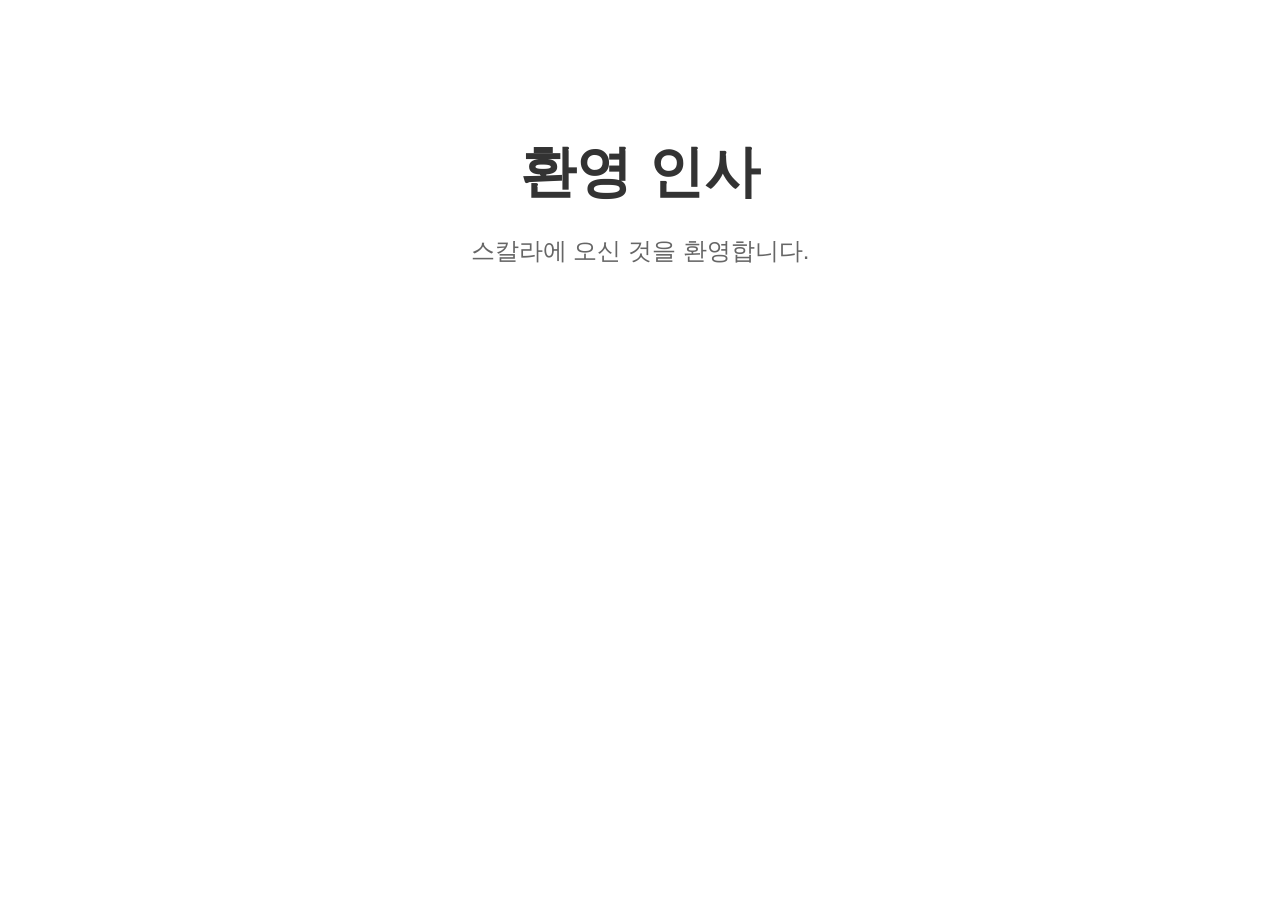
==== html/index.html @ f7babec2 "feat: 첫 번째 웹 페이지 프로젝트 구성 및 UI 셋업" ====
<!DOCTYPE html>
<html lang="ko">
<head>
    <meta charset="UTF-8">
    <meta name="viewport" content="width=device-width, initial-scale=1.0">
    <title>Welcome SKALA</title>
    <style>
        body {
            font-family: 'Apple SD Gothic Neo', 'Malgun Gothic', sans-serif;
            color: #333333;
            text-align: center;
            margin-top: 15vh;
        }
        
        h1 {
            font-size: 3.5rem;
            margin-bottom: 20px;
        }
        
        p {
            font-size: 1.5rem;
            color: #666666;
        }
    </style>
</head>
<body>
    <h1>환영 인사</h1>
    <p>스칼라에 오신 것을 환영합니다.</p>
</body>
</html>
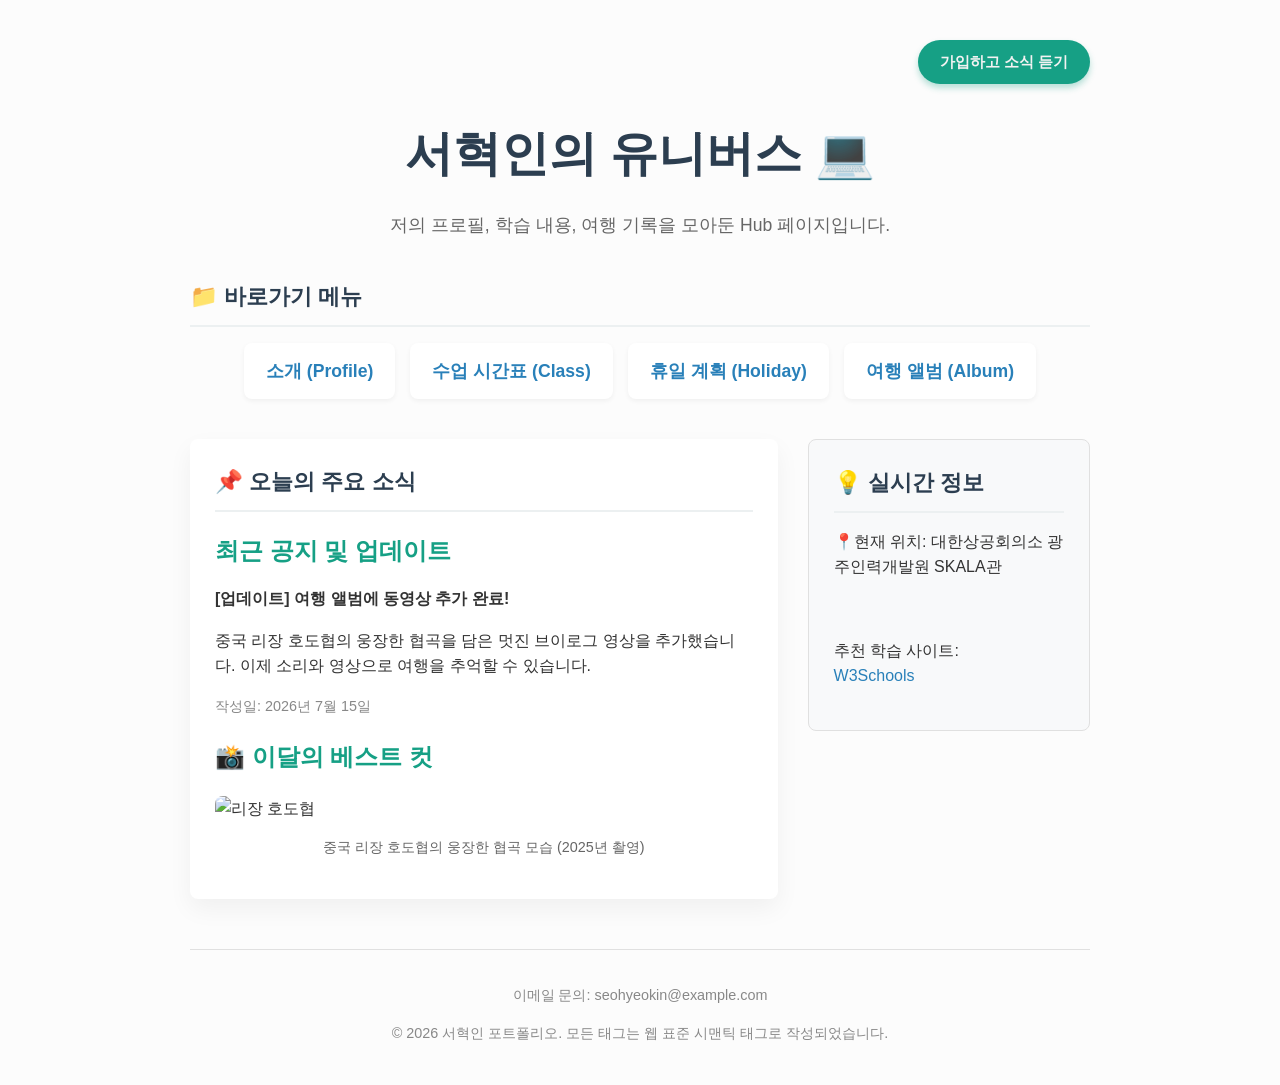
==== commit 19852981: "feat: 포털 메인 및 서브 페이지(소개, 시간표, 여행, 가입, 가입결과창) 전체 레이아웃 구축과 연동" ====
--- a/html/index.html
+++ b/html/index.html
@@ -3,28 +3,230 @@
 <head>
     <meta charset="UTF-8">
     <meta name="viewport" content="width=device-width, initial-scale=1.0">
-    <title>Welcome SKALA</title>
+    <title>Welcome SKALA Hub</title>
     <style>
+        /* =========================================
+        ✨ 상단 유틸리티 메뉴
+        ========================================= */
+        .top-util {
+            display: flex;
+            justify-content: flex-end;
+            margin-bottom: 20px;
+        }
+
+        .top-util a {
+            font-size: 0.95rem;
+            font-weight: bold;
+            color: #f2f2f2;
+            background-color: #16a085;
+            text-decoration: none;
+            padding: 10px 22px;
+            border-radius: 25px;
+            box-shadow: 0 4px 6px rgba(22, 160, 133, 0.3);
+            transition: all 0.3s ease;
+        }
+
+        .top-util a:hover {
+            background-color: #117a65; 
+            box-shadow: 0 6px 12px rgba(22, 160, 133, 0.4);
+            transform: translateY(-2px);
+        }
+        /* =========================================
+           1. 공통 톤앤매너 및 레이아웃 (기존 스타일 유지 + 확장)
+           ========================================= */
         body {
             font-family: 'Apple SD Gothic Neo', 'Malgun Gothic', sans-serif;
             color: #333333;
+            background-color: #fcfcfc;
+            max-width: 900px;
+            margin: 40px auto;
+            padding: 0 20px;
+            line-height: 1.6;
+        }
+
+        /* 메인 타이틀 영역 (기존 중앙 정렬 유지) */
+        header {
             text-align: center;
-            margin-top: 15vh;
-        }
-        
-        h1 {
-            font-size: 3.5rem;
-            margin-bottom: 20px;
-        }
-        
-        p {
+            margin-bottom: 40px;
+        }
+        
+        header h1 {
+            font-size: 3rem;
+            margin-bottom: 10px;
+            color: #2c3e50;
+        }
+        
+        header p {
+            font-size: 1.1rem;
+            color: #666666;
+        }
+
+        /* 섹션별 소제목 공통 스타일 */
+        h2 {
+            font-size: 1.4rem;
+            color: #2c3e50;
+            border-bottom: 2px solid #ecf0f1;
+            padding-bottom: 10px;
+            margin-bottom: 15px;
+            margin-top: 0;
+        }
+
+        /* =========================================
+           2. 내비게이션 영역 (<nav>)
+           ========================================= */
+        nav {
+            margin-bottom: 40px;
+        }
+
+        nav ul {
+            list-style: none;
+            padding: 0;
+            display: flex;
+            flex-wrap: wrap;
+            gap: 15px;
+            justify-content: center; /* 버튼들을 예쁘게 중앙 정렬 */
+        }
+
+        /* 기존에 만들었던 세련된 버튼 스타일 적용 */
+        nav a {
+            text-decoration: none;
+            color: #2980b9;
+            font-size: 1.1rem;
+            font-weight: bold;
+            padding: 12px 20px;
+            background-color: #ffffff;
+            border-radius: 8px;
+            border: 2px solid transparent;
+            box-shadow: 0 2px 5px rgba(0,0,0,0.05);
+            transition: all 0.3s ease;
+            display: inline-block;
+        }
+
+        nav a:hover {
+            background-color: #f0f8ff;
+            border: 2px solid #2980b9;
+            transform: translateY(-3px);
+        }
+
+        /* =========================================
+           3. 본문 및 사이드바 레이아웃 (Flexbox)
+           ========================================= */
+        .portal-container {
+            display: flex;
+            gap: 30px;
+            align-items: flex-start; /* 양쪽 높이가 달라도 위쪽으로 맞춤 */
+        }
+
+        /* 메인 콘텐츠 영역 (<main>) */
+        main {
+            flex: 7; /* 전체 폭의 70% 차지 */
+            background-color: #ffffff;
+            padding: 25px;
+            border-radius: 8px;
+            box-shadow: 0 10px 25px rgba(0,0,0,0.05);
+        }
+
+        main h3 {
             font-size: 1.5rem;
-            color: #666666;
+            color: #16a085;
+            margin-top: 20px;
+            margin-bottom: 10px;
+        }
+
+        main img {
+            width: 100%; /* 이미지가 박스를 뚫고 나가지 않게 조절 */
+            border-radius: 8px;
+            margin-top: 10px;
+        }
+
+        /* 부가 정보 사이드바 영역 (<aside>) */
+        aside {
+            flex: 3; /* 전체 폭의 30% 차지 */
+            background-color: #f8f9fa;
+            padding: 25px;
+            border-radius: 8px;
+            border: 1px solid #e0e0e0;
+        }
+
+        aside a {
+            color: #2980b9;
+            text-decoration: none;
+        }
+        
+        aside a:hover {
+            text-decoration: underline;
+        }
+
+        /* =========================================
+           4. 푸터 영역 (<footer>)
+           ========================================= */
+        footer {
+            margin-top: 50px;
+            padding-top: 20px;
+            border-top: 1px solid #e0e0e0;
+            text-align: center;
+            font-size: 0.9rem;
+            color: #888888;
         }
     </style>
 </head>
 <body>
-    <h1>환영 인사</h1>
-    <p>스칼라에 오신 것을 환영합니다.</p>
+    <div class="top-util">
+        <a href="signup.html">가입하고 소식 듣기</a>
+    </div>
+
+    <!-- 1. 헤더 (환영 인사) -->
+    <header>
+        <h1>서혁인의 유니버스 💻</h1>
+        <p>저의 프로필, 학습 내용, 여행 기록을 모아둔 Hub 페이지입니다.</p>
+    </header>
+
+    <!-- 2. 네비게이션 메뉴 (<nav>) -->
+    <nav>
+        <h2>📁 바로가기 메뉴</h2>
+        <ul>
+            <li><a href="myProfile.html">소개 (Profile)</a></li>
+            <li><a href="myClass.html">수업 시간표 (Class)</a></li>
+            <li><a href="myHoliday.html">휴일 계획 (Holiday)</a></li>
+            <li><a href="myTrip.html">여행 앨범 (Album)</a></li>
+        </ul>
+    </nav>
+
+    <!-- 3. 포털 컨텐츠 컨테이너 (Flexbox 적용) -->
+    <div class="portal-container">
+        
+        <!-- 메인 컨텐츠 영역 (<main>) -->
+        <main>
+            <h2>📌 오늘의 주요 소식</h2>
+            
+            <h3>최근 공지 및 업데이트</h3>
+            <p><strong>[업데이트] 여행 앨범에 동영상 추가 완료!</strong></p>
+            <p>중국 리장 호도협의 웅장한 협곡을 담은 멋진 브이로그 영상을 추가했습니다. 이제 소리와 영상으로 여행을 추억할 수 있습니다.</p>
+            <p style="color: #888; font-size: 0.9em;">작성일: 2026년 7월 15일</p>
+
+            <h3>📸 이달의 베스트 컷</h3>
+            <!-- 이전에 구조를 잡았던 에셋 폴더의 상대 경로 적용 -->
+            <img src="../media/lijiang.jpg" alt="리장 호도협">
+            <p style="text-align: center; font-size: 0.9em; color: #666;">중국 리장 호도협의 웅장한 협곡 모습 (2025년 촬영)</p>
+        </main>
+
+        <!-- 사이드바 영역 (<aside>) -->
+        <aside>
+            <h2>💡 실시간 정보</h2>
+            <p>📍현재 위치: 대한상공회의소 광주인력개발원 SKALA관</p>
+            <br>
+            <p>추천 학습 사이트:<br>
+                <a href="https://www.w3schools.com" target="_blank">W3Schools</a>
+            </p>
+        </aside>
+
+    </div>
+
+    <!-- 4. 꼬리말 (<footer>) -->
+    <footer>
+        <p>이메일 문의: seohyeokin@example.com</p>
+        <p>&copy; 2026 서혁인 포트폴리오. 모든 태그는 웹 표준 시맨틱 태그로 작성되었습니다.</p>
+    </footer>
+
 </body>
 </html>
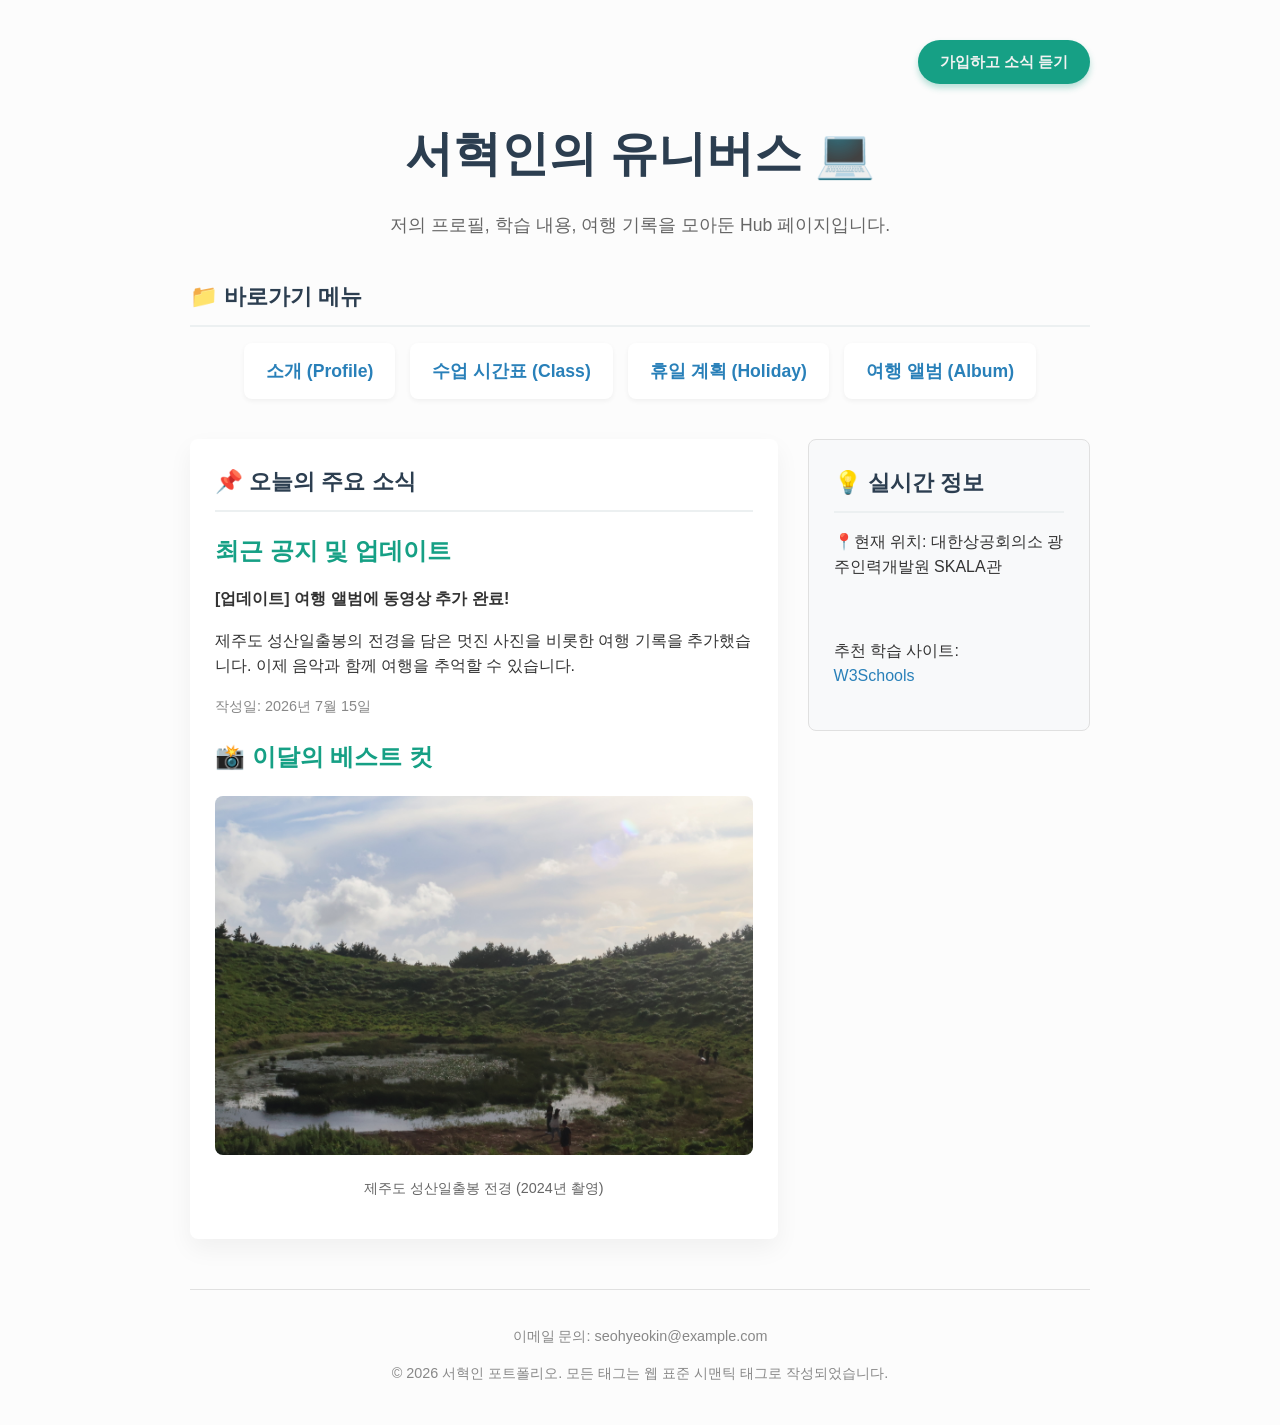
==== commit 98760abb: "chore: style.css 분리 작업 전 세이브" ====
--- a/html/index.html
+++ b/html/index.html
@@ -201,13 +201,13 @@
             
             <h3>최근 공지 및 업데이트</h3>
             <p><strong>[업데이트] 여행 앨범에 동영상 추가 완료!</strong></p>
-            <p>중국 리장 호도협의 웅장한 협곡을 담은 멋진 브이로그 영상을 추가했습니다. 이제 소리와 영상으로 여행을 추억할 수 있습니다.</p>
+            <p>제주도 성산일출봉의 전경을 담은 멋진 사진을 비롯한 여행 기록을 추가했습니다. 이제 음악과 함께 여행을 추억할 수 있습니다.</p>
             <p style="color: #888; font-size: 0.9em;">작성일: 2026년 7월 15일</p>
 
             <h3>📸 이달의 베스트 컷</h3>
             <!-- 이전에 구조를 잡았던 에셋 폴더의 상대 경로 적용 -->
-            <img src="../media/lijiang.jpg" alt="리장 호도협">
-            <p style="text-align: center; font-size: 0.9em; color: #666;">중국 리장 호도협의 웅장한 협곡 모습 (2025년 촬영)</p>
+            <img src="../media/jejudo.jpeg" alt="제주도 성산일출봉">
+            <p style="text-align: center; font-size: 0.9em; color: #666;">제주도 성산일출봉 전경 (2024년 촬영)</p>
         </main>
 
         <!-- 사이드바 영역 (<aside>) -->
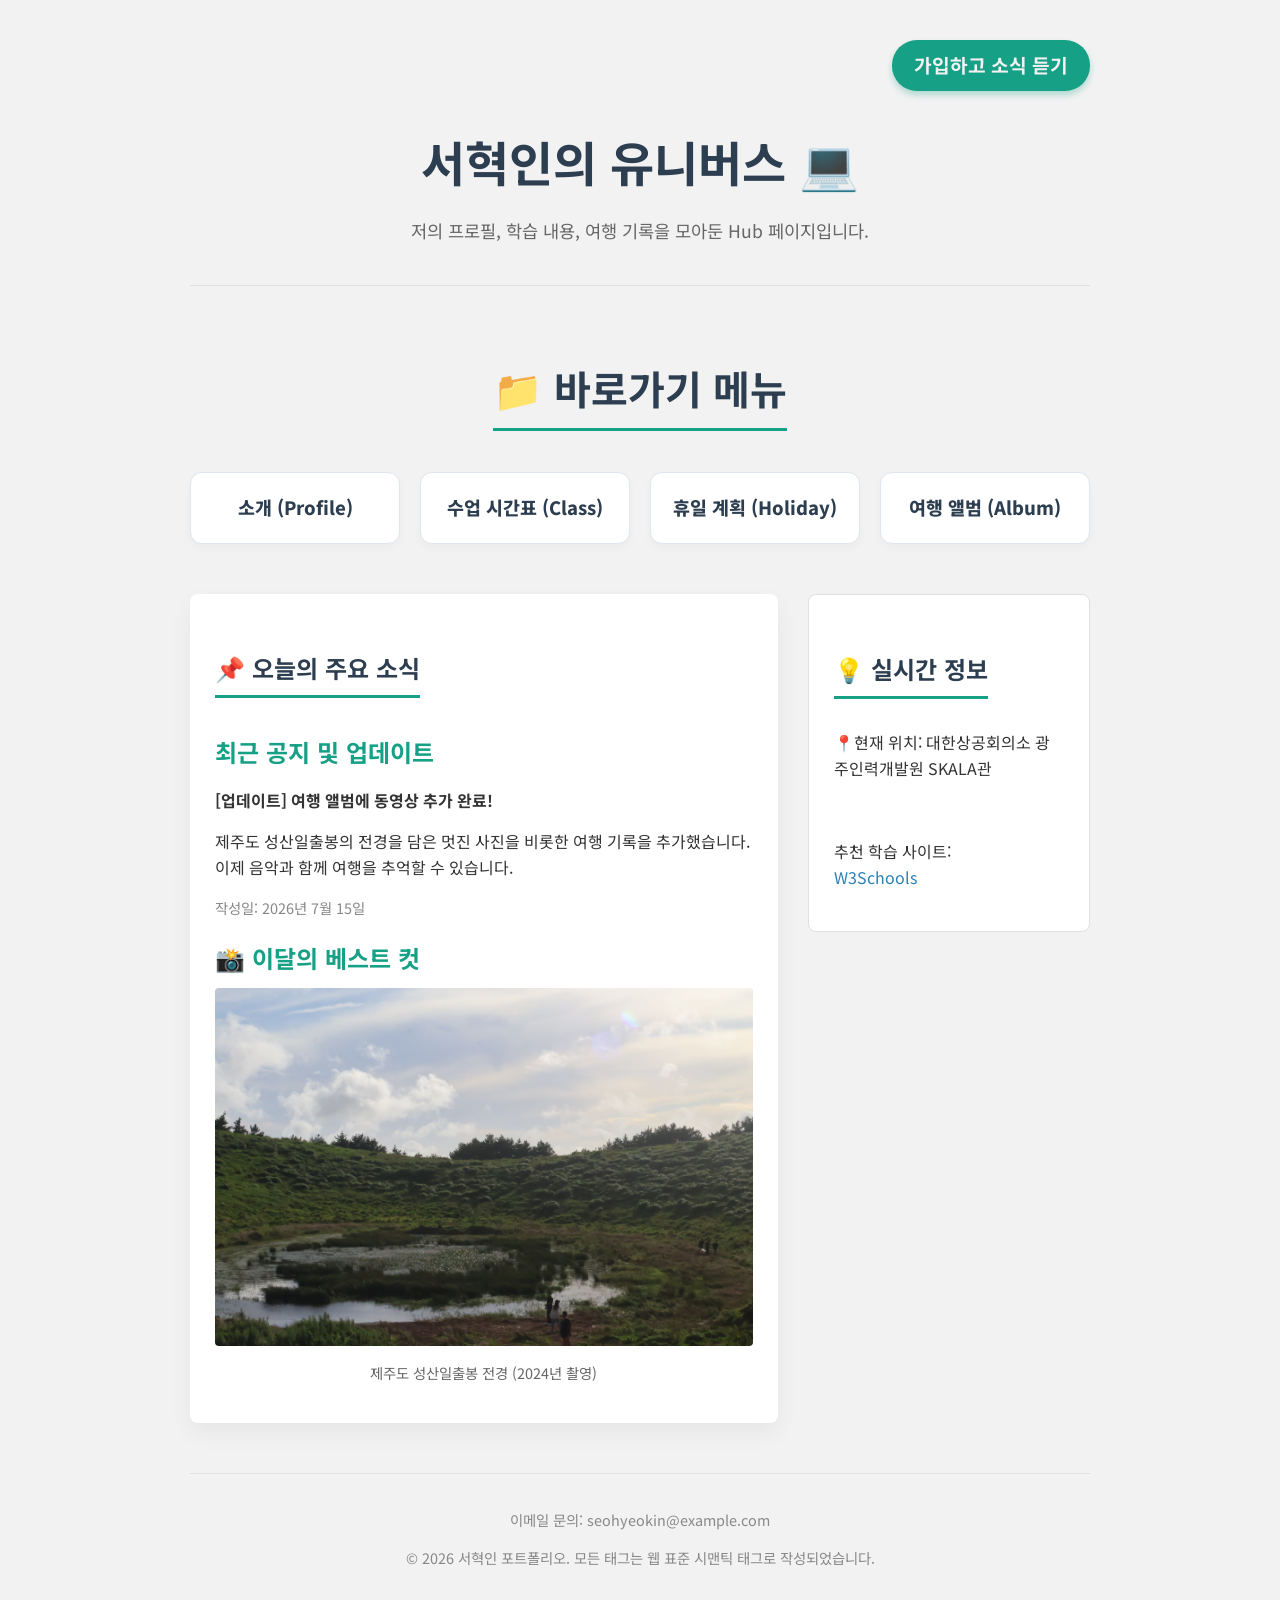
==== commit 4b4d868a: "feat: css 외부 파일 분리 및 스타일시트 적용 완료" ====
--- a/html/index.html
+++ b/html/index.html
@@ -4,171 +4,7 @@
     <meta charset="UTF-8">
     <meta name="viewport" content="width=device-width, initial-scale=1.0">
     <title>Welcome SKALA Hub</title>
-    <style>
-        /* =========================================
-        ✨ 상단 유틸리티 메뉴
-        ========================================= */
-        .top-util {
-            display: flex;
-            justify-content: flex-end;
-            margin-bottom: 20px;
-        }
-
-        .top-util a {
-            font-size: 0.95rem;
-            font-weight: bold;
-            color: #f2f2f2;
-            background-color: #16a085;
-            text-decoration: none;
-            padding: 10px 22px;
-            border-radius: 25px;
-            box-shadow: 0 4px 6px rgba(22, 160, 133, 0.3);
-            transition: all 0.3s ease;
-        }
-
-        .top-util a:hover {
-            background-color: #117a65; 
-            box-shadow: 0 6px 12px rgba(22, 160, 133, 0.4);
-            transform: translateY(-2px);
-        }
-        /* =========================================
-           1. 공통 톤앤매너 및 레이아웃 (기존 스타일 유지 + 확장)
-           ========================================= */
-        body {
-            font-family: 'Apple SD Gothic Neo', 'Malgun Gothic', sans-serif;
-            color: #333333;
-            background-color: #fcfcfc;
-            max-width: 900px;
-            margin: 40px auto;
-            padding: 0 20px;
-            line-height: 1.6;
-        }
-
-        /* 메인 타이틀 영역 (기존 중앙 정렬 유지) */
-        header {
-            text-align: center;
-            margin-bottom: 40px;
-        }
-        
-        header h1 {
-            font-size: 3rem;
-            margin-bottom: 10px;
-            color: #2c3e50;
-        }
-        
-        header p {
-            font-size: 1.1rem;
-            color: #666666;
-        }
-
-        /* 섹션별 소제목 공통 스타일 */
-        h2 {
-            font-size: 1.4rem;
-            color: #2c3e50;
-            border-bottom: 2px solid #ecf0f1;
-            padding-bottom: 10px;
-            margin-bottom: 15px;
-            margin-top: 0;
-        }
-
-        /* =========================================
-           2. 내비게이션 영역 (<nav>)
-           ========================================= */
-        nav {
-            margin-bottom: 40px;
-        }
-
-        nav ul {
-            list-style: none;
-            padding: 0;
-            display: flex;
-            flex-wrap: wrap;
-            gap: 15px;
-            justify-content: center; /* 버튼들을 예쁘게 중앙 정렬 */
-        }
-
-        /* 기존에 만들었던 세련된 버튼 스타일 적용 */
-        nav a {
-            text-decoration: none;
-            color: #2980b9;
-            font-size: 1.1rem;
-            font-weight: bold;
-            padding: 12px 20px;
-            background-color: #ffffff;
-            border-radius: 8px;
-            border: 2px solid transparent;
-            box-shadow: 0 2px 5px rgba(0,0,0,0.05);
-            transition: all 0.3s ease;
-            display: inline-block;
-        }
-
-        nav a:hover {
-            background-color: #f0f8ff;
-            border: 2px solid #2980b9;
-            transform: translateY(-3px);
-        }
-
-        /* =========================================
-           3. 본문 및 사이드바 레이아웃 (Flexbox)
-           ========================================= */
-        .portal-container {
-            display: flex;
-            gap: 30px;
-            align-items: flex-start; /* 양쪽 높이가 달라도 위쪽으로 맞춤 */
-        }
-
-        /* 메인 콘텐츠 영역 (<main>) */
-        main {
-            flex: 7; /* 전체 폭의 70% 차지 */
-            background-color: #ffffff;
-            padding: 25px;
-            border-radius: 8px;
-            box-shadow: 0 10px 25px rgba(0,0,0,0.05);
-        }
-
-        main h3 {
-            font-size: 1.5rem;
-            color: #16a085;
-            margin-top: 20px;
-            margin-bottom: 10px;
-        }
-
-        main img {
-            width: 100%; /* 이미지가 박스를 뚫고 나가지 않게 조절 */
-            border-radius: 8px;
-            margin-top: 10px;
-        }
-
-        /* 부가 정보 사이드바 영역 (<aside>) */
-        aside {
-            flex: 3; /* 전체 폭의 30% 차지 */
-            background-color: #f8f9fa;
-            padding: 25px;
-            border-radius: 8px;
-            border: 1px solid #e0e0e0;
-        }
-
-        aside a {
-            color: #2980b9;
-            text-decoration: none;
-        }
-        
-        aside a:hover {
-            text-decoration: underline;
-        }
-
-        /* =========================================
-           4. 푸터 영역 (<footer>)
-           ========================================= */
-        footer {
-            margin-top: 50px;
-            padding-top: 20px;
-            border-top: 1px solid #e0e0e0;
-            text-align: center;
-            font-size: 0.9rem;
-            color: #888888;
-        }
-    </style>
+    <link rel="stylesheet" href="../css/style.css">
 </head>
 <body>
     <div class="top-util">
@@ -180,7 +16,7 @@
         <h1>서혁인의 유니버스 💻</h1>
         <p>저의 프로필, 학습 내용, 여행 기록을 모아둔 Hub 페이지입니다.</p>
     </header>
-
+    <hr>
     <!-- 2. 네비게이션 메뉴 (<nav>) -->
     <nav>
         <h2>📁 바로가기 메뉴</h2>
--- a/css/style.css
+++ b/css/style.css
@@ -0,0 +1,181 @@
+/* =========================================
+   [미션 1-2] 구글 폰트 적용
+========================================= */
+@import url('https://fonts.googleapis.com/css2?family=Noto+Sans+KR:wght@400;500;700&display=swap');
+
+/* =========================================
+   [미션 1-3] 전체 공통 톤앤매너
+========================================= */
+body {
+    font-family: 'Apple SD Gothic Neo', 'Noto Sans KR', sans-serif;
+    color: #333333;
+    background-color: #f2f2f2;
+    max-width: 900px; /* 가장 넓은 포털 기준 통일 */
+    margin: 40px auto;
+    padding: 0 20px;
+    line-height: 1.6;
+}
+
+hr {
+    border: 0;
+    height: 1px;
+    background-color: #e0e0e0;
+    margin: 40px 0;
+}
+
+/* =========================================
+   [미션 1-4] 제목(h1, h2) 강조 스타일링
+========================================= */
+h1 {
+    font-size: 2.2rem;
+    color: #2c3e50;
+    text-align: center;
+    margin-bottom: 30px;
+}
+
+h2 {
+    font-size: 1.5rem;
+    color: #2c3e50;
+    border-bottom: 3px solid #16a085; /* 청록색 포인트 테두리 */
+    padding-bottom: 8px;
+    margin-top: 30px;
+    margin-bottom: 15px;
+    display: inline-block;
+}
+
+/* =========================================
+   [미션 1-5] 링크(a) 스타일링
+========================================= */
+a {
+    color: #2980b9;
+    text-decoration: none;
+    transition: all 0.2s ease;
+}
+
+a:hover {
+    color: #117a65;
+    text-decoration: underline;
+}
+
+/* =========================================
+   모듈 1: 내비게이션 & 레이아웃 (index.html 기준)
+========================================= */
+.top-util { display: flex; justify-content: flex-end; margin-bottom: 20px; }
+.top-util a {
+    font-size: 1.2rem; font-weight: bold; color: #f2f2f2;
+    background-color: #16a085; padding: 10px 22px; border-radius: 25px;
+    box-shadow: 0 4px 6px rgba(22, 160, 133, 0.3); text-decoration: none;
+}
+.top-util a:hover { background-color: #117a65; transform: translateY(-2px); text-decoration: none; }
+
+header { text-align: center; margin-bottom: 40px; }
+header h1 { font-size: 3rem; margin-bottom: 10px; }
+header p { font-size: 1.1rem; color: #666666; }
+
+/* =========================================
+   모듈 1: 내비게이션 (대시보드 패널 스타일 - 크기 통일)
+========================================= */
+nav { margin-bottom: 50px; text-align: center; }
+
+nav h2 {
+    font-size: 2.5rem;       /* 기존 1.5rem에서 시원하게 확대! */
+    margin-bottom: 25px;   /* 덩치가 커진 만큼 아래 버튼들과의 숨통(간격)도 살짝 틔워줌 */
+}
+
+nav ul {
+    list-style: none; padding: 0; 
+    display: flex;
+    flex-wrap: wrap; 
+    gap: 20px; 
+    justify-content: center;
+}
+
+/* 핵심! 알맹이(a)를 감싸는 껍데기(li)의 크기를 똑같이 1:1 비율로 강제 할당 */
+nav li {
+    flex: 1 1 0; 
+    min-width: 180px; /* 창이 좁아져도 최소 180px은 유지하도록 방어 */
+}
+
+nav a {
+    display: block; 
+    width: 100%; /* 껍데기(li)가 넓혀놓은 공간을 100% 꽉 채우게 만듦 */
+    box-sizing: border-box;
+    font-size: 1.15rem; 
+    font-weight: 800; 
+    padding: 20px 10px; 
+    color: #2c3e50;
+    background-color: #ffffff; 
+    border-radius: 12px; 
+    border: 1px solid #e0e6ed; 
+    box-shadow: 0 4px 10px rgba(0,0,0,0.03); 
+    transition: all 0.3s ease;
+}
+
+nav a:hover { 
+    background-color: #2980b9; 
+    color: #ffffff; 
+    border-color: #2980b9;
+    transform: translateY(-5px); 
+    box-shadow: 0 8px 20px rgba(41, 128, 185, 0.25); 
+    text-decoration: none; 
+}
+
+.portal-container { display: flex; gap: 30px; align-items: flex-start; }
+main { flex: 7; background-color: #ffffff; padding: 25px; border-radius: 8px; box-shadow: 0 10px 25px rgba(0,0,0,0.05); }
+main h3 { font-size: 1.5rem; color: #16a085; margin-top: 20px; margin-bottom: 10px; }
+aside { flex: 3; background-color: #ffffff; padding: 25px; border-radius: 8px; border: 1px solid #e0e0e0; }
+
+footer { margin-top: 50px; padding-top: 20px; border-top: 1px solid #e0e0e0; text-align: center; font-size: 0.9rem; color: #888888; }
+
+/* =========================================
+   모듈 2: 카드, 리스트, 하이라이트 (myProfile, myHoliday)
+========================================= */
+.card {
+    background-color: #ffffff; padding: 30px; border-radius: 8px;
+    box-shadow: 0 2px 8px rgba(0,0,0,0.05); margin-bottom: 30px;
+}
+.card p { margin: 0; font-size: 1.1rem; line-height: 2; }
+.card h2 { margin-top: 0; } /* 카드 내부 h2 상단 여백 제거 */
+
+/* 소개 페이지 전용 리스트 스타일 */
+ul.profile-list, ol.profile-list {
+    background-color: #ffffff; padding: 20px 20px 20px 45px;
+    border-radius: 8px; box-shadow: 0 2px 8px rgba(0,0,0,0.05); margin-bottom: 30px;
+}
+ul.profile-list li, ol.profile-list li { margin-bottom: 12px; font-size: 1.1rem; font-weight: 500; }
+
+dl { display: flex; flex-direction: column; gap: 20px; }
+dt { font-size: 1.25rem; font-weight: bold; color: #16a085; margin-bottom: 8px; }
+dd { margin: 0; background-color: #ffffff; padding: 18px; border-left: 4px solid #16a085; border-radius: 0 6px 6px 0; box-shadow: 0 2px 5px rgba(0,0,0,0.05); color: #555555; }
+
+mark { background-color: #fff3cd; padding: 2px 6px; border-radius: 4px; }
+.date-info { text-align: right; color: #888888; font-size: 0.9rem; margin-top: 20px; }
+
+/* =========================================
+   모듈 3: 표 스타일 (myClass)
+========================================= */
+table { border-collapse: collapse; width: 100%; background-color: #ffffff; border: 3px solid #2c3e50; }
+th, td { border: 1.5px solid #bdc3c7; padding: 16px 10px; text-align: center; line-height: 1.4; }
+th { background-color: #e8eaed; color: #2c3e50; font-weight: bold; font-size: 1.1rem; }
+.lunch-time { background-color: #fff3cd; font-weight: bold; letter-spacing: 5px; color: #856404; }
+
+/* =========================================
+   모듈 4: 미디어 앨범 (myTrip)
+========================================= */
+img, video, audio { width: 100%; background-color: #f0f0f0; border-radius: 4px; display: block; }
+img { min-height: 200px; object-fit: cover; }
+video { min-height: 280px; }
+.media-item { margin-bottom: 25px; border-bottom: 1px solid #eee; padding-bottom: 15px; }
+.caption { font-size: 12px; color: #555; margin-top: 8px; text-align: center; }
+
+/* =========================================
+   모듈 5: 폼 스타일 (signup)
+========================================= */
+fieldset { border: 1px solid #e0e0e0; margin-bottom: 20px; padding: 15px; border-radius: 5px; background-color: #ffffff; }
+legend { font-weight: bold; color: #555555; }
+.form-group { margin-bottom: 15px; }
+label.title { display: inline-block; width: 100px; font-size: 14px; font-weight: 600; }
+input[type="text"], input[type="password"], input[type="date"], select, textarea { padding: 5px; border: 1px solid #cccccc; border-radius: 3px; }
+textarea { width: 100%; height: 80px; box-sizing: border-box; margin-top: 5px; }
+.required { font-size: 12px; color: #777777; }
+.button-group { text-align: center; margin-top: 20px; }
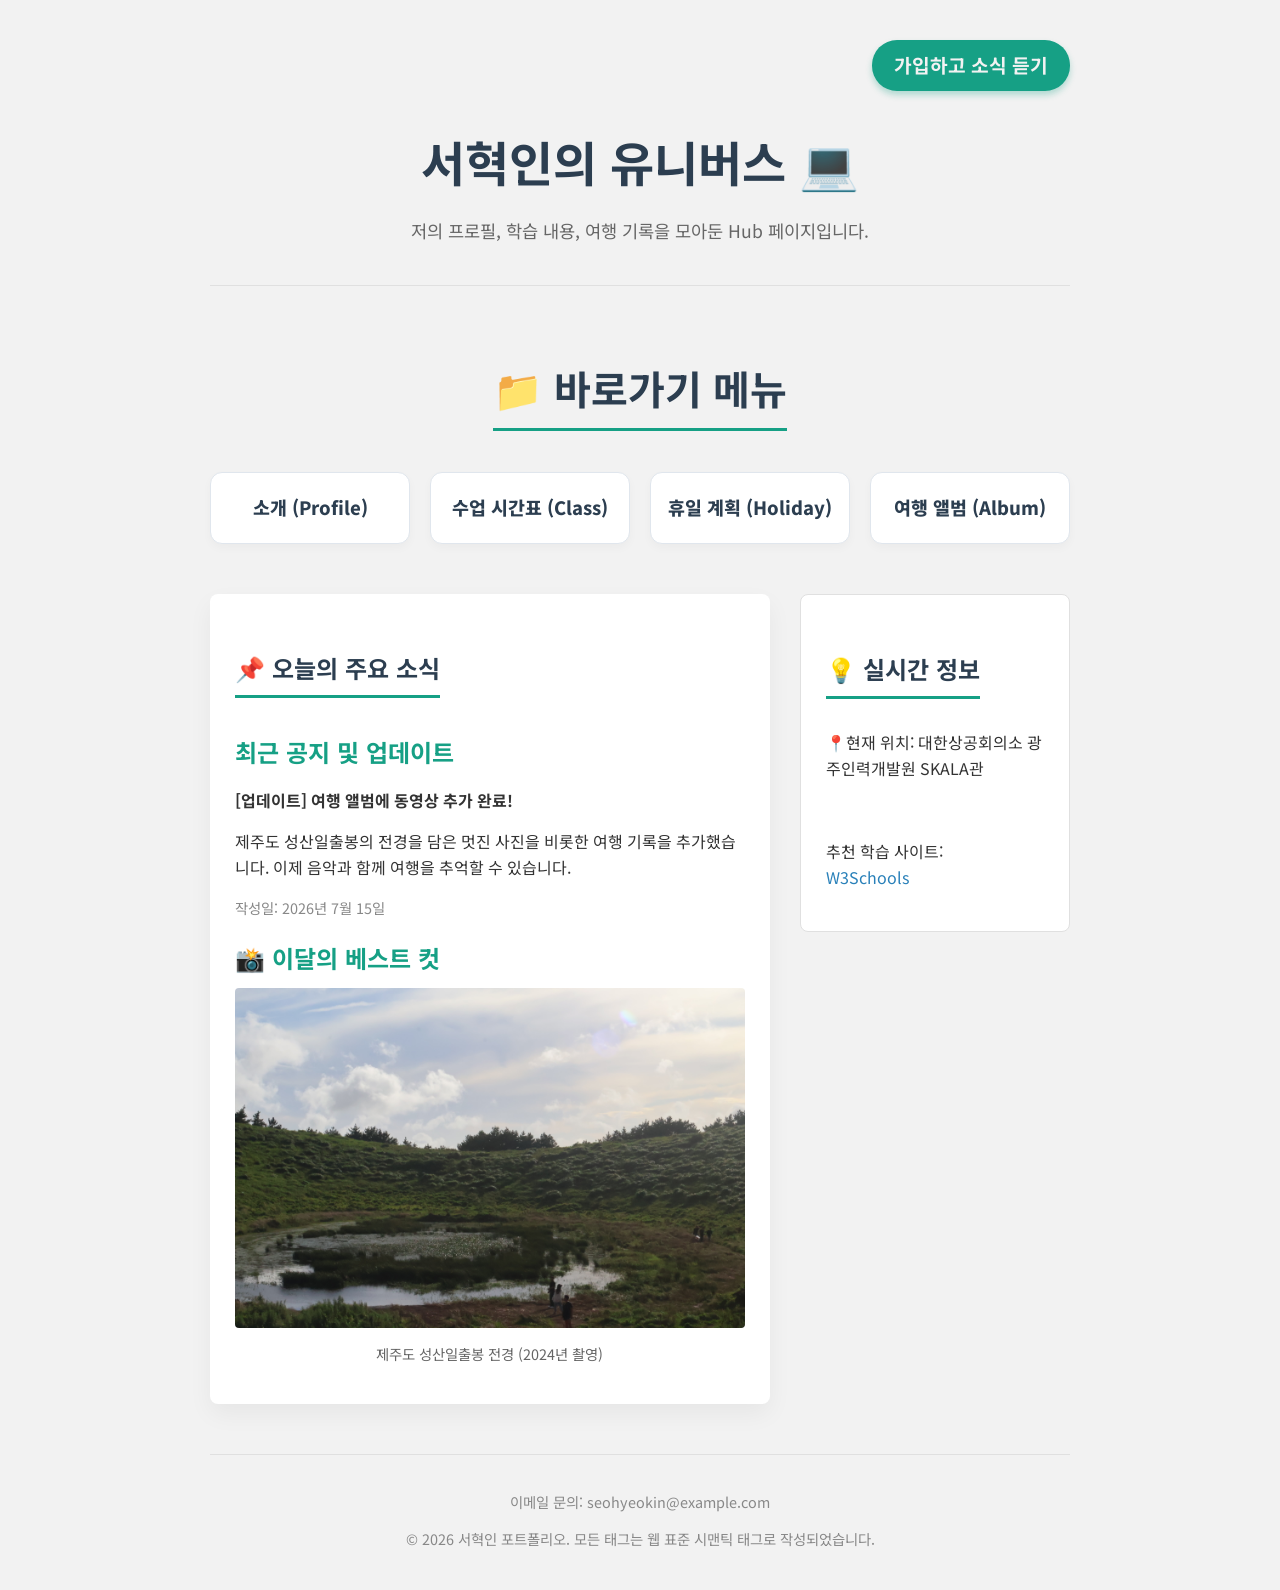
==== commit 7874983a: "feat: 박스 모델 적용 및 테이블 디자인 완성" ====
--- a/html/index.html
+++ b/html/index.html
@@ -7,6 +7,7 @@
     <link rel="stylesheet" href="../css/style.css">
 </head>
 <body>
+    <div class="container">
     <div class="top-util">
         <a href="signup.html">가입하고 소식 듣기</a>
     </div>
@@ -63,6 +64,7 @@
         <p>이메일 문의: seohyeokin@example.com</p>
         <p>&copy; 2026 서혁인 포트폴리오. 모든 태그는 웹 표준 시맨틱 태그로 작성되었습니다.</p>
     </footer>
+    </div>
 
 </body>
 </html>
--- a/css/style.css
+++ b/css/style.css
@@ -178,4 +178,19 @@
 input[type="text"], input[type="password"], input[type="date"], select, textarea { padding: 5px; border: 1px solid #cccccc; border-radius: 3px; }
 textarea { width: 100%; height: 80px; box-sizing: border-box; margin-top: 5px; }
 .required { font-size: 12px; color: #777777; }
-.button-group { text-align: center; margin-top: 20px; }+.button-group { text-align: center; margin-top: 20px; }
+
+.container {
+    max-width: 900px;
+    margin: 0 auto; /* 좌우 마진을 auto로 설정하여 강제 중앙 정렬 */
+    padding: 0 20px;
+}
+
+.trip-card {
+    background-color: #ffffff;
+    border: 1px solid #e0e0e0;
+    padding: 20px;
+    margin-bottom: 30px;
+    border-radius: 12px;
+    box-shadow: 0 4px 6px rgba(0,0,0,0.05);
+}
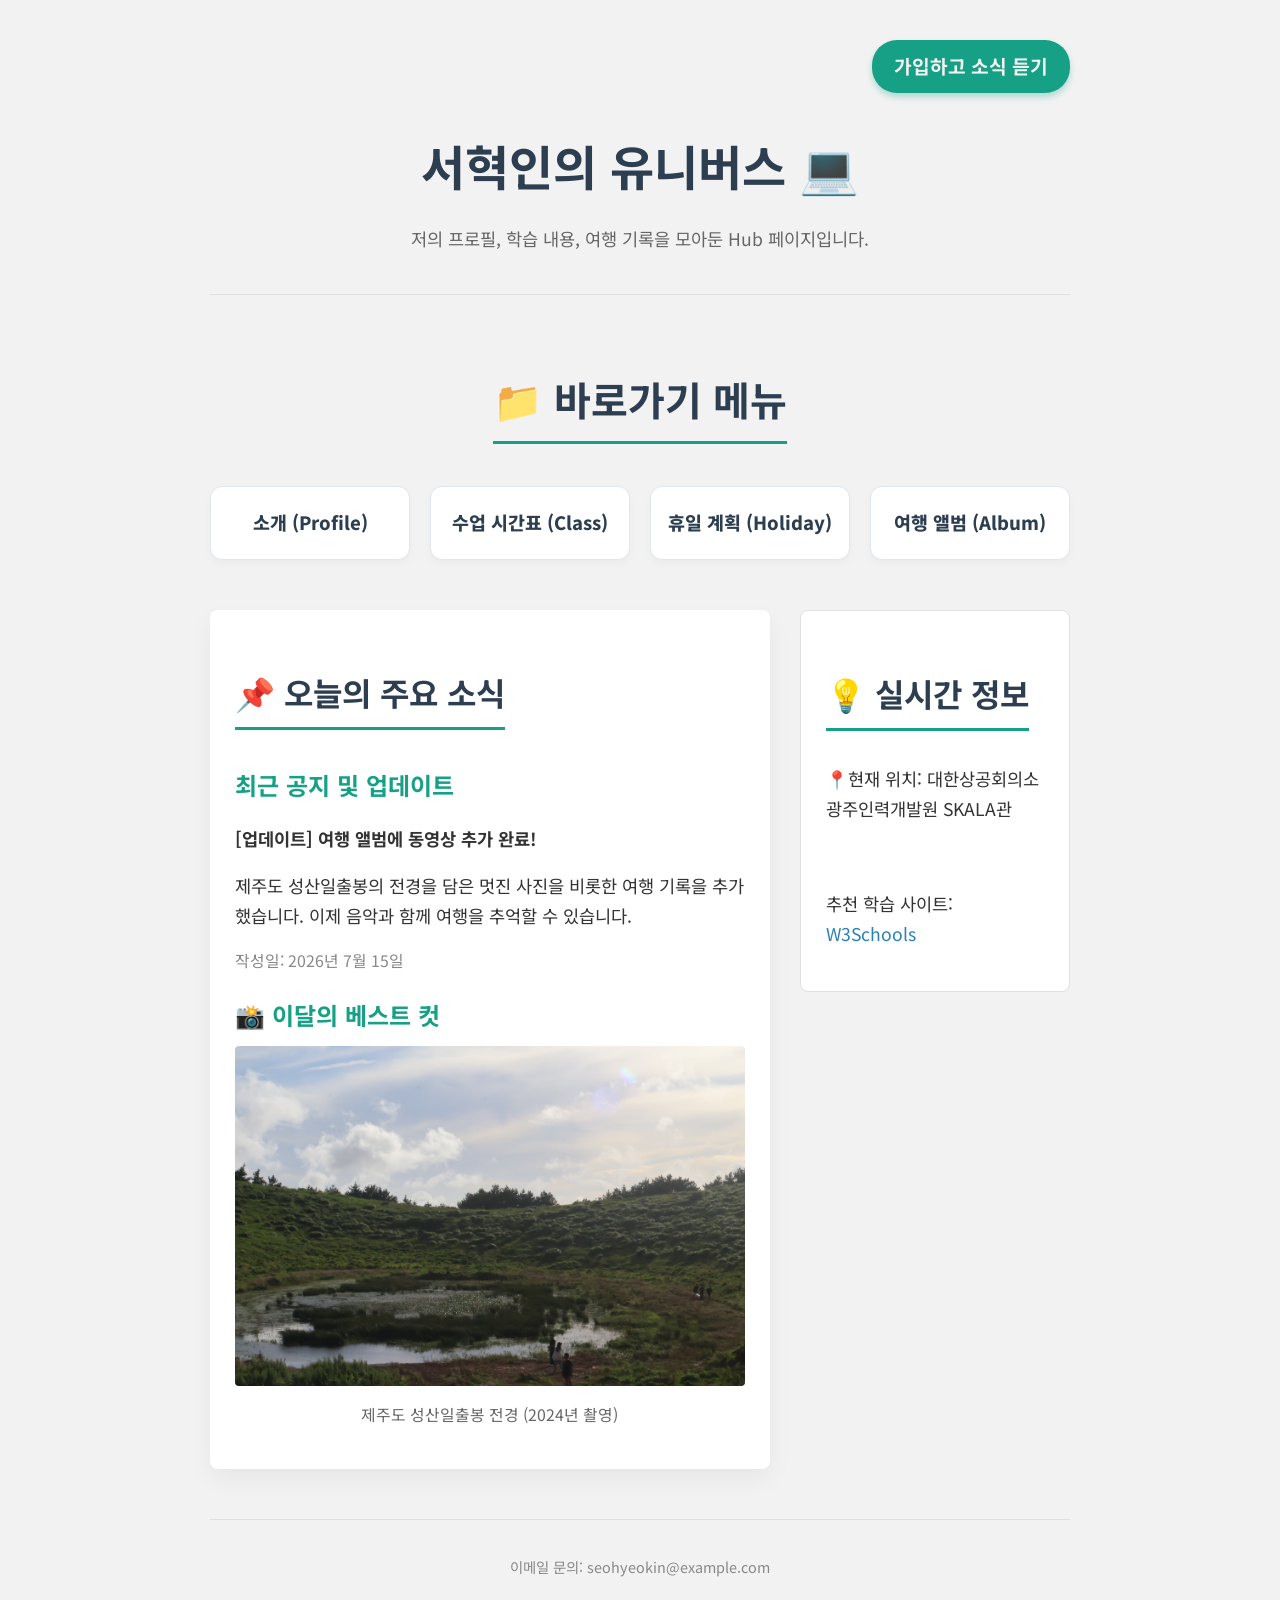
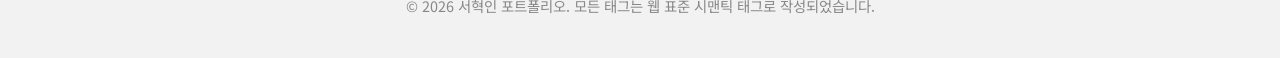
==== commit 35ef22dd: "최종 수정(signup 시트 필수입력항목 설정 추가 등) 및 전체 코드 리팩토링 이후 주석 첨부" ====
--- a/html/index.html
+++ b/html/index.html
@@ -7,64 +7,69 @@
     <link rel="stylesheet" href="../css/style.css">
 </head>
 <body>
+    <!-- 전체를 감싸는 중앙 정렬 컨테이너 -->
     <div class="container">
-    <div class="top-util">
-        <a href="signup.html">가입하고 소식 듣기</a>
+        
+        <!-- 상단 유틸리티 메뉴 -->
+        <div class="top-util">
+            <a href="signup.html">가입하고 소식 듣기</a>
+        </div>
+
+        <!-- 1. 헤더 (환영 인사) -->
+        <header>
+            <h1>서혁인의 유니버스 💻</h1>
+            <p>저의 프로필, 학습 내용, 여행 기록을 모아둔 Hub 페이지입니다.</p>
+        </header>
+        
+        <hr>
+        
+        <!-- 2. 네비게이션 메뉴 (<nav>) -->
+        <nav>
+            <h2>📁 바로가기 메뉴</h2>
+            <ul>
+                <li><a href="myProfile.html">소개 (Profile)</a></li>
+                <li><a href="myClass.html">수업 시간표 (Class)</a></li>
+                <li><a href="myHoliday.html">휴일 계획 (Holiday)</a></li>
+                <li><a href="myTrip.html">여행 앨범 (Album)</a></li>
+            </ul>
+        </nav>
+
+        <!-- 3. 포털 컨텐츠 컨테이너 (Flexbox 적용) -->
+        <div class="portal-container">
+            
+            <!-- 메인 컨텐츠 영역 (<main>) -->
+            <main>
+                <h2>📌 오늘의 주요 소식</h2>
+                
+                <h3>최근 공지 및 업데이트</h3>
+                <p><strong>[업데이트] 여행 앨범에 동영상 추가 완료!</strong></p>
+                <p>제주도 성산일출봉의 전경을 담은 멋진 사진을 비롯한 여행 기록을 추가했습니다. 이제 음악과 함께 여행을 추억할 수 있습니다.</p>
+                <p style="color: #888; font-size: 0.9em;">작성일: 2026년 7월 15일</p>
+
+                <h3>📸 이달의 베스트 컷</h3>
+                <!-- 이전에 구조를 잡았던 에셋 폴더의 상대 경로 적용 -->
+                <img src="../media/jejudo.jpeg" alt="제주도 성산일출봉">
+                <p style="text-align: center; font-size: 0.9em; color: #666;">제주도 성산일출봉 전경 (2024년 촬영)</p>
+            </main>
+
+            <!-- 사이드바 영역 (<aside>) -->
+            <aside>
+                <h2>💡 실시간 정보</h2>
+                <p>📍현재 위치: 대한상공회의소 광주인력개발원 SKALA관</p>
+                <br>
+                <p>추천 학습 사이트:<br>
+                    <a href="https://www.w3schools.com" target="_blank">W3Schools</a>
+                </p>
+            </aside>
+
+        </div>
+
+        <!-- 4. 꼬리말 (<footer>) -->
+        <footer>
+            <p>이메일 문의: seohyeokin@example.com</p>
+            <p>&copy; 2026 서혁인 포트폴리오. 모든 태그는 웹 표준 시맨틱 태그로 작성되었습니다.</p>
+        </footer>
+        
     </div>
-
-    <!-- 1. 헤더 (환영 인사) -->
-    <header>
-        <h1>서혁인의 유니버스 💻</h1>
-        <p>저의 프로필, 학습 내용, 여행 기록을 모아둔 Hub 페이지입니다.</p>
-    </header>
-    <hr>
-    <!-- 2. 네비게이션 메뉴 (<nav>) -->
-    <nav>
-        <h2>📁 바로가기 메뉴</h2>
-        <ul>
-            <li><a href="myProfile.html">소개 (Profile)</a></li>
-            <li><a href="myClass.html">수업 시간표 (Class)</a></li>
-            <li><a href="myHoliday.html">휴일 계획 (Holiday)</a></li>
-            <li><a href="myTrip.html">여행 앨범 (Album)</a></li>
-        </ul>
-    </nav>
-
-    <!-- 3. 포털 컨텐츠 컨테이너 (Flexbox 적용) -->
-    <div class="portal-container">
-        
-        <!-- 메인 컨텐츠 영역 (<main>) -->
-        <main>
-            <h2>📌 오늘의 주요 소식</h2>
-            
-            <h3>최근 공지 및 업데이트</h3>
-            <p><strong>[업데이트] 여행 앨범에 동영상 추가 완료!</strong></p>
-            <p>제주도 성산일출봉의 전경을 담은 멋진 사진을 비롯한 여행 기록을 추가했습니다. 이제 음악과 함께 여행을 추억할 수 있습니다.</p>
-            <p style="color: #888; font-size: 0.9em;">작성일: 2026년 7월 15일</p>
-
-            <h3>📸 이달의 베스트 컷</h3>
-            <!-- 이전에 구조를 잡았던 에셋 폴더의 상대 경로 적용 -->
-            <img src="../media/jejudo.jpeg" alt="제주도 성산일출봉">
-            <p style="text-align: center; font-size: 0.9em; color: #666;">제주도 성산일출봉 전경 (2024년 촬영)</p>
-        </main>
-
-        <!-- 사이드바 영역 (<aside>) -->
-        <aside>
-            <h2>💡 실시간 정보</h2>
-            <p>📍현재 위치: 대한상공회의소 광주인력개발원 SKALA관</p>
-            <br>
-            <p>추천 학습 사이트:<br>
-                <a href="https://www.w3schools.com" target="_blank">W3Schools</a>
-            </p>
-        </aside>
-
-    </div>
-
-    <!-- 4. 꼬리말 (<footer>) -->
-    <footer>
-        <p>이메일 문의: seohyeokin@example.com</p>
-        <p>&copy; 2026 서혁인 포트폴리오. 모든 태그는 웹 표준 시맨틱 태그로 작성되었습니다.</p>
-    </footer>
-    </div>
-
 </body>
 </html>
--- a/css/style.css
+++ b/css/style.css
@@ -1,19 +1,31 @@
 /* =========================================
-   [미션 1-2] 구글 폰트 적용
+   [01] 외부 폰트 및 애니메이션 (Keyframes)
 ========================================= */
 @import url('https://fonts.googleapis.com/css2?family=Noto+Sans+KR:wght@400;500;700&display=swap');
 
+@keyframes fadeInDown {
+    0% { opacity: 0; transform: translateY(-20px); }
+    100% { opacity: 1; transform: translateY(0); }
+}
+
 /* =========================================
-   [미션 1-3] 전체 공통 톤앤매너
+   [02] 공통 스타일 및 전체 레이아웃 (Global)
 ========================================= */
 body {
     font-family: 'Apple SD Gothic Neo', 'Noto Sans KR', sans-serif;
     color: #333333;
     background-color: #f2f2f2;
-    max-width: 900px; /* 가장 넓은 포털 기준 통일 */
+    max-width: 900px;
     margin: 40px auto;
     padding: 0 20px;
-    line-height: 1.6;
+    font-size: 1.1rem;
+    line-height: 1.7;
+}
+
+.container {
+    max-width: 900px;
+    margin: 0 auto;
+    padding: 0 20px;
 }
 
 hr {
@@ -23,9 +35,6 @@
     margin: 40px 0;
 }
 
-/* =========================================
-   [미션 1-4] 제목(h1, h2) 강조 스타일링
-========================================= */
 h1 {
     font-size: 2.2rem;
     color: #2c3e50;
@@ -34,18 +43,15 @@
 }
 
 h2 {
-    font-size: 1.5rem;
+    font-size: 2rem;
     color: #2c3e50;
-    border-bottom: 3px solid #16a085; /* 청록색 포인트 테두리 */
+    border-bottom: 3px solid #16a085;
     padding-bottom: 8px;
     margin-top: 30px;
     margin-bottom: 15px;
     display: inline-block;
 }
 
-/* =========================================
-   [미션 1-5] 링크(a) 스타일링
-========================================= */
 a {
     color: #2980b9;
     text-decoration: none;
@@ -58,7 +64,7 @@
 }
 
 /* =========================================
-   모듈 1: 내비게이션 & 레이아웃 (index.html 기준)
+   [03] 페이지 구조 (Header, Main, Aside, Footer)
 ========================================= */
 .top-util { display: flex; justify-content: flex-end; margin-bottom: 20px; }
 .top-util a {
@@ -69,79 +75,41 @@
 .top-util a:hover { background-color: #117a65; transform: translateY(-2px); text-decoration: none; }
 
 header { text-align: center; margin-bottom: 40px; }
-header h1 { font-size: 3rem; margin-bottom: 10px; }
+header h1 { font-size: 3rem; margin-bottom: 10px; animation: fadeInDown 1.2s ease-out forwards; } /* 등장 애니메이션 추가 */
 header p { font-size: 1.1rem; color: #666666; }
-
-/* =========================================
-   모듈 1: 내비게이션 (대시보드 패널 스타일 - 크기 통일)
-========================================= */
-nav { margin-bottom: 50px; text-align: center; }
-
-nav h2 {
-    font-size: 2.5rem;       /* 기존 1.5rem에서 시원하게 확대! */
-    margin-bottom: 25px;   /* 덩치가 커진 만큼 아래 버튼들과의 숨통(간격)도 살짝 틔워줌 */
-}
-
-nav ul {
-    list-style: none; padding: 0; 
-    display: flex;
-    flex-wrap: wrap; 
-    gap: 20px; 
-    justify-content: center;
-}
-
-/* 핵심! 알맹이(a)를 감싸는 껍데기(li)의 크기를 똑같이 1:1 비율로 강제 할당 */
-nav li {
-    flex: 1 1 0; 
-    min-width: 180px; /* 창이 좁아져도 최소 180px은 유지하도록 방어 */
-}
-
-nav a {
-    display: block; 
-    width: 100%; /* 껍데기(li)가 넓혀놓은 공간을 100% 꽉 채우게 만듦 */
-    box-sizing: border-box;
-    font-size: 1.15rem; 
-    font-weight: 800; 
-    padding: 20px 10px; 
-    color: #2c3e50;
-    background-color: #ffffff; 
-    border-radius: 12px; 
-    border: 1px solid #e0e6ed; 
-    box-shadow: 0 4px 10px rgba(0,0,0,0.03); 
-    transition: all 0.3s ease;
-}
-
-nav a:hover { 
-    background-color: #2980b9; 
-    color: #ffffff; 
-    border-color: #2980b9;
-    transform: translateY(-5px); 
-    box-shadow: 0 8px 20px rgba(41, 128, 185, 0.25); 
-    text-decoration: none; 
-}
 
 .portal-container { display: flex; gap: 30px; align-items: flex-start; }
 main { flex: 7; background-color: #ffffff; padding: 25px; border-radius: 8px; box-shadow: 0 10px 25px rgba(0,0,0,0.05); }
 main h3 { font-size: 1.5rem; color: #16a085; margin-top: 20px; margin-bottom: 10px; }
 aside { flex: 3; background-color: #ffffff; padding: 25px; border-radius: 8px; border: 1px solid #e0e0e0; }
-
 footer { margin-top: 50px; padding-top: 20px; border-top: 1px solid #e0e0e0; text-align: center; font-size: 0.9rem; color: #888888; }
 
 /* =========================================
-   모듈 2: 카드, 리스트, 하이라이트 (myProfile, myHoliday)
+   [04] 내비게이션 (Navigation)
 ========================================= */
-.card {
-    background-color: #ffffff; padding: 30px; border-radius: 8px;
-    box-shadow: 0 2px 8px rgba(0,0,0,0.05); margin-bottom: 30px;
+nav { margin-bottom: 50px; text-align: center; }
+nav h2 { font-size: 2.5rem; margin-bottom: 25px; }
+nav ul { list-style: none; padding: 0; display: flex; flex-wrap: wrap; gap: 20px; justify-content: center; }
+nav li { flex: 1 1 0; min-width: 180px; }
+nav a {
+    display: block; width: 100%; box-sizing: border-box; font-size: 1.15rem; 
+    font-weight: 800; padding: 20px 10px; color: #2c3e50; background-color: #ffffff; 
+    border-radius: 12px; border: 1px solid #e0e6ed; box-shadow: 0 4px 10px rgba(0,0,0,0.03); 
+    transition: all 0.3s ease;
 }
+nav a:hover { 
+    background-color: #2980b9; color: #ffffff; border-color: #2980b9;
+    transform: translateY(-5px); box-shadow: 0 8px 20px rgba(41, 128, 185, 0.25); text-decoration: none; 
+}
+
+/* =========================================
+   [05] UI 컴포넌트 (Cards, Lists, Tables)
+========================================= */
+.card { background-color: #ffffff; padding: 30px; border-radius: 8px; box-shadow: 0 2px 8px rgba(0,0,0,0.05); margin-bottom: 30px; }
 .card p { margin: 0; font-size: 1.1rem; line-height: 2; }
-.card h2 { margin-top: 0; } /* 카드 내부 h2 상단 여백 제거 */
+.card h2 { margin-top: 0; } 
 
-/* 소개 페이지 전용 리스트 스타일 */
-ul.profile-list, ol.profile-list {
-    background-color: #ffffff; padding: 20px 20px 20px 45px;
-    border-radius: 8px; box-shadow: 0 2px 8px rgba(0,0,0,0.05); margin-bottom: 30px;
-}
+ul.profile-list, ol.profile-list { background-color: #ffffff; padding: 20px 20px 20px 45px; border-radius: 8px; box-shadow: 0 2px 8px rgba(0,0,0,0.05); margin-bottom: 30px; }
 ul.profile-list li, ol.profile-list li { margin-bottom: 12px; font-size: 1.1rem; font-weight: 500; }
 
 dl { display: flex; flex-direction: column; gap: 20px; }
@@ -151,46 +119,68 @@
 mark { background-color: #fff3cd; padding: 2px 6px; border-radius: 4px; }
 .date-info { text-align: right; color: #888888; font-size: 0.9rem; margin-top: 20px; }
 
-/* =========================================
-   모듈 3: 표 스타일 (myClass)
-========================================= */
 table { border-collapse: collapse; width: 100%; background-color: #ffffff; border: 3px solid #2c3e50; }
 th, td { border: 1.5px solid #bdc3c7; padding: 16px 10px; text-align: center; line-height: 1.4; }
 th { background-color: #e8eaed; color: #2c3e50; font-weight: bold; font-size: 1.1rem; }
 .lunch-time { background-color: #fff3cd; font-weight: bold; letter-spacing: 5px; color: #856404; }
 
 /* =========================================
-   모듈 4: 미디어 앨범 (myTrip)
+   [06] 미디어 갤러리 (Images, Video, Audio)
 ========================================= */
-img, video, audio { width: 100%; background-color: #f0f0f0; border-radius: 4px; display: block; }
+img, audio { width: 100%; background-color: #f0f0f0; border-radius: 4px; display: block; }
 img { min-height: 200px; object-fit: cover; }
-video { min-height: 280px; }
+video {
+    width: 100%; aspect-ratio: 16 / 9; object-fit: cover; height: auto; display: block;
+    background-color: #000; border-radius: 8px; box-shadow: 0 4px 12px rgba(0,0,0,0.1);
+}
+
 .media-item { margin-bottom: 25px; border-bottom: 1px solid #eee; padding-bottom: 15px; }
+.media-item:has(video) { max-width: 700px; margin: 0 auto 40px auto; }
 .caption { font-size: 12px; color: #555; margin-top: 8px; text-align: center; }
 
+.trip-gallery { display: flex; gap: 20px; margin-bottom: 30px; }
+.trip-gallery .trip-card { flex: 1; margin-bottom: 0; }
+.trip-gallery .trip-card img { width: 100%; height: 250px; object-fit: cover; border-radius: 8px; }
+.trip-gallery .caption { margin-top: 15px; font-size: 1.1rem; font-weight: bold; }
+
+.trip-card { background-color: #ffffff; border: 1px solid #e0e0e0; padding: 20px; margin-bottom: 30px; border-radius: 12px; box-shadow: 0 4px 6px rgba(0,0,0,0.05); transition: all 0.3s ease; }
+.trip-card:hover { transform: translateY(-8px); box-shadow: 0 12px 20px rgba(0,0,0,0.15); }
+
 /* =========================================
-   모듈 5: 폼 스타일 (signup)
+   [07] 폼 스타일 (Forms & Inputs)
 ========================================= */
-fieldset { border: 1px solid #e0e0e0; margin-bottom: 20px; padding: 15px; border-radius: 5px; background-color: #ffffff; }
-legend { font-weight: bold; color: #555555; }
+fieldset { border: 1px solid #e0e0e0; border-radius: 8px; padding: 25px; margin-bottom: 30px; background-color: #ffffff; position: relative; }
+legend { font-weight: bold; color: #ffffff; background-color: #16a085; padding: 6px 20px; font-size: 1.1rem; border-radius: 30px; box-shadow: 0 4px 6px rgba(22, 160, 133, 0.2); }
+
 .form-group { margin-bottom: 15px; }
-label.title { display: inline-block; width: 100px; font-size: 14px; font-weight: 600; }
+label.title { display: inline-block; width: auto; font-size: 14px; font-weight: 600; }
+.required { font-size: 12px; color: #777777; }
+
+/* 기본 폼 속성 및 덮어쓰기 (Cascade 유지) */
 input[type="text"], input[type="password"], input[type="date"], select, textarea { padding: 5px; border: 1px solid #cccccc; border-radius: 3px; }
 textarea { width: 100%; height: 80px; box-sizing: border-box; margin-top: 5px; }
-.required { font-size: 12px; color: #777777; }
-.button-group { text-align: center; margin-top: 20px; }
 
-.container {
-    max-width: 900px;
-    margin: 0 auto; /* 좌우 마진을 auto로 설정하여 강제 중앙 정렬 */
-    padding: 0 20px;
+/* 미션 3: 폼 크기 확대 덮어쓰기 */
+input[type="text"], input[type="password"], input[type="date"], select, textarea {
+    width: 100%; height: 45px; padding: 0 12px; margin-top: 8px; border: 1px solid #ced4da; border-radius: 6px; box-sizing: border-box; font-size: 1rem;
 }
+textarea { height: 120px; padding: 12px; }
 
-.trip-card {
-    background-color: #ffffff;
-    border: 1px solid #e0e0e0;
-    padding: 20px;
-    margin-bottom: 30px;
-    border-radius: 12px;
-    box-shadow: 0 4px 6px rgba(0,0,0,0.05);
+/* 이메일 정렬 레이아웃 */
+.email-input-container { display: flex; gap: 10px; align-items: center; width: 100%; margin-top: 8px; }
+.email-input-container input, .email-input-container select { flex: 1; margin-top: 0; }
+
+/* 버튼 그룹 */
+.button-group { text-align: center; margin-top: 20px; display: flex; gap: 15px; }
+button { flex: 1; height: 50px; border: none; border-radius: 8px; font-size: 1.1rem; font-weight: bold; cursor: pointer; transition: 0.3s; }
+button[type="submit"] { background-color: #16a085; color: white; }
+button[type="reset"] { background-color: #95a5a6; color: white; }
+
+/* =========================================
+   [08] 미디어 쿼리 (반응형 웹 디자인)
+========================================= */
+@media (max-width: 786px) {
+    .portal-container { flex-direction: column; }
+    nav ul { flex-direction: column; }
+    .trip-gallery { flex-direction: column; }
 }
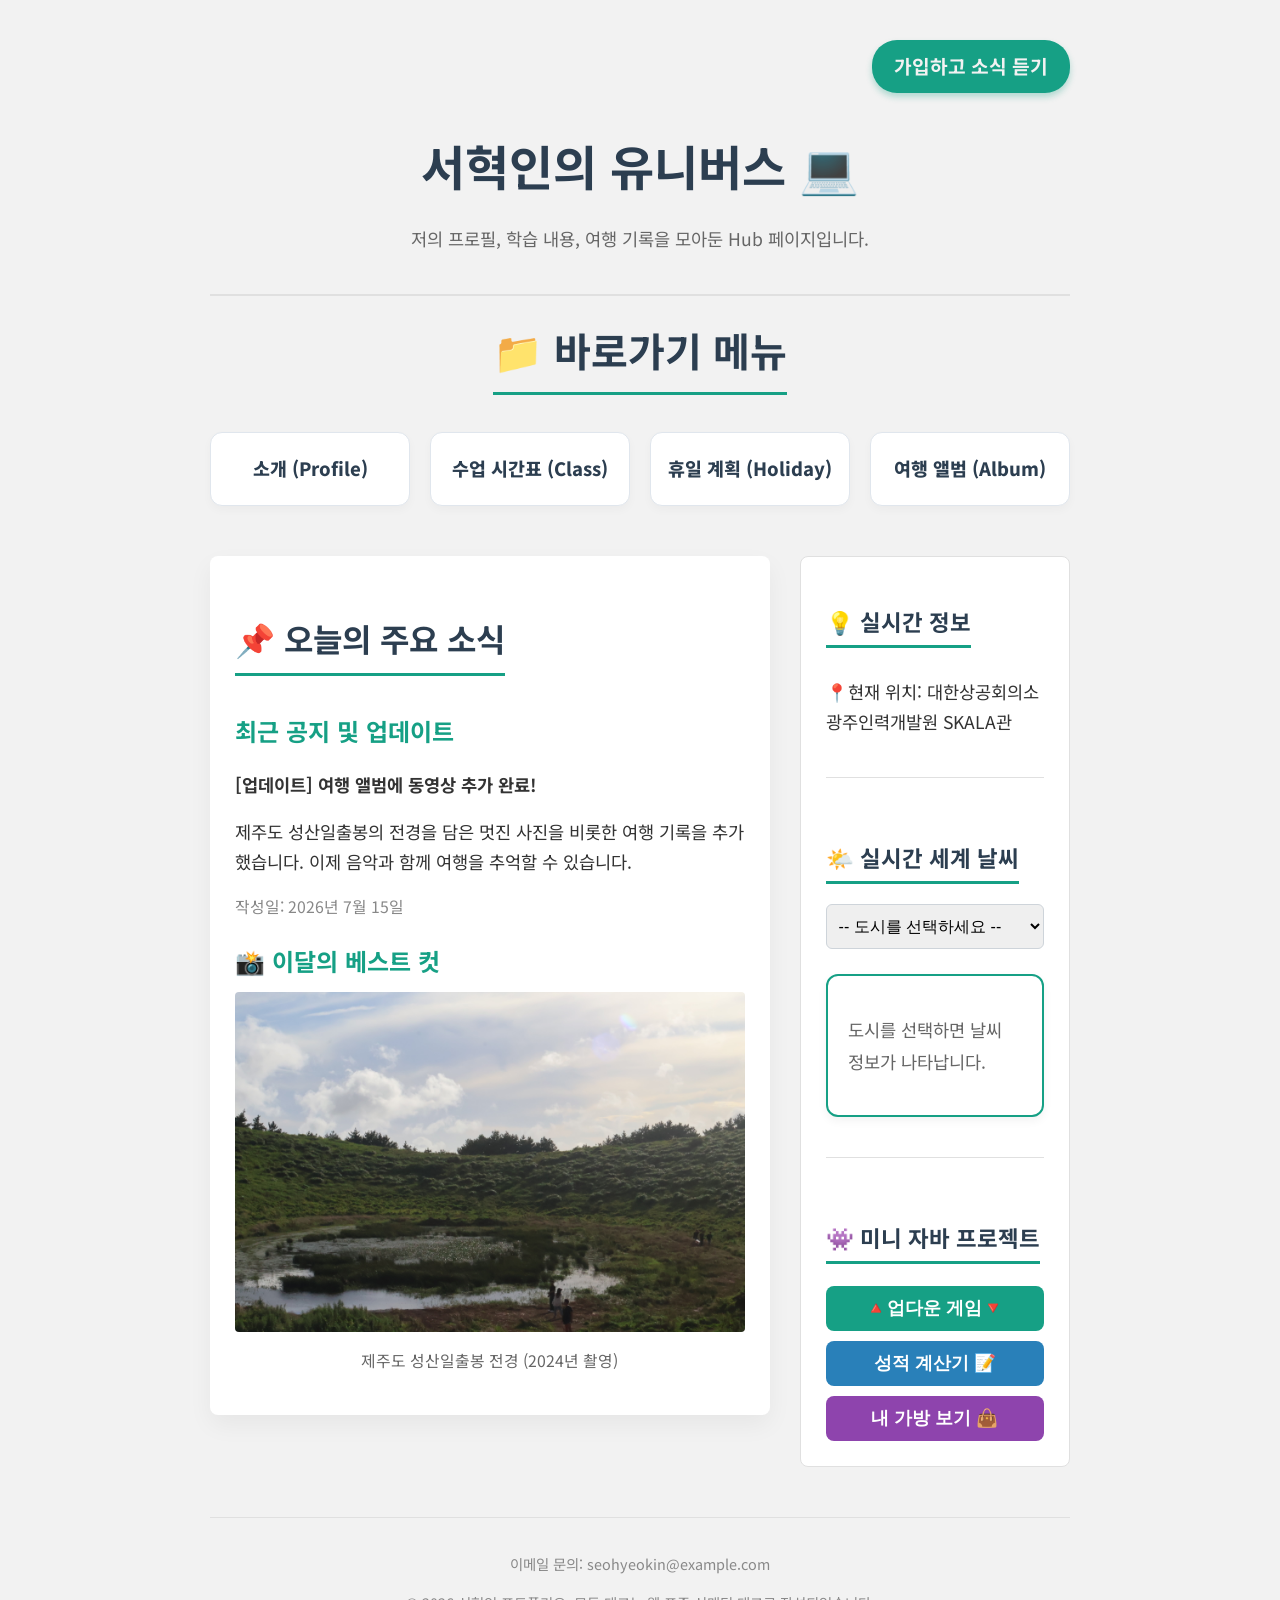
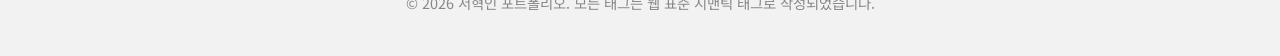
==== commit 4ebffcfa: "자바스크립트 활용한 미니 프로젝트 3종 반영 및 프로필 디자인 수정" ====
--- a/html/index.html
+++ b/html/index.html
@@ -21,7 +21,7 @@
             <p>저의 프로필, 학습 내용, 여행 기록을 모아둔 Hub 페이지입니다.</p>
         </header>
         
-        <hr>
+        <hr style="height: 2px;">
         
         <!-- 2. 네비게이션 메뉴 (<nav>) -->
         <nav>
@@ -56,10 +56,37 @@
             <aside>
                 <h2>💡 실시간 정보</h2>
                 <p>📍현재 위치: 대한상공회의소 광주인력개발원 SKALA관</p>
-                <br>
-                <p>추천 학습 사이트:<br>
-                    <a href="https://www.w3schools.com" target="_blank">W3Schools</a>
-                </p>
+                <hr>
+                <h2>🌤️ 실시간 세계 날씨</h2>
+                <select id="city-selector" style="width: 100%; padding: 8px; margin-bottom: 10px;">
+                    <option value="">-- 도시를 선택하세요 --</option>
+                    <option value="seoul">대한민국 서울 KR</option>
+                    <option value="newyork">미국 뉴욕 US</option>
+                    <option value="tokyo">일본 도쿄 JP</option>
+                </select>
+
+                <div id="weather-box" style="
+                    border: 2px solid #16a085; 
+                    padding: 20px; 
+                    border-radius: 12px; 
+                    margin-top: 15px; 
+                    background-color: #ffffff; 
+                    box-shadow: 0 4px 10px rgba(0,0,0,0.05);
+                    text-align: left; 
+                    line-height: 1.8;">
+                    <p style="color: #666;">도시를 선택하면 날씨 정보가 나타납니다.</p>
+                </div>
+                <hr>
+                <h2>👾 미니 자바 프로젝트</h2>
+                <button onclick="startUpDownGame()" style="width: 100%; height: 45px; background-color: #16a085; color: white; border: none; border-radius: 8px; font-weight: bold; font-size: 1.1rem; cursor: pointer; transition: 0.3s; margin-top: 10px;">
+                    🔺업다운 게임🔻
+                </button>
+                <button onclick="calculateGrade()" style="width: 100%; height: 45px; background-color: #2980b9; color: white; border: none; border-radius: 8px; font-weight: bold; font-size: 1.1rem; cursor: pointer; transition: 0.3s; margin-top: 10px;">
+                    성적 계산기 📝
+                </button>
+                <button onclick="showMyBag()" style="width: 100%; height: 45px; background-color: #8e44ad; color: white; border: none; border-radius: 8px; font-weight: bold; font-size: 1.1rem; cursor: pointer; transition: 0.3s; margin-top: 10px;">
+                    내 가방 보기 👜
+                </button>
             </aside>
 
         </div>
@@ -71,5 +98,9 @@
         </footer>
         
     </div>
+    <script src="../script/upDown.js"></script>
+    <script src="../script/grade.js"></script>
+    <script src="../script/bag.js"></script>
+    <script type="module" src="../script/realtimeInfo.js"></script>
 </body>
 </html>
--- a/css/style.css
+++ b/css/style.css
@@ -63,6 +63,36 @@
     text-decoration: underline;
 }
 
+.container > hr {
+    margin: 20px 0 !important;
+}
+
+.container > h2 {
+    margin-top: 25px !important;
+    margin-bottom: 10px !important;
+}
+
+.container > dl {
+    gap: 10px !important;
+}
+
+.container > dl dd {
+    padding: 12px !important; 
+}
+
+dl dt {
+    margin-bottom: 2px !important;
+    margin-top: 20px !important;
+}
+
+dl dd {
+    margin-bottom: 0 !important;
+}
+
+dl {
+    gap: 0 !important;
+}
+
 /* =========================================
    [03] 페이지 구조 (Header, Main, Aside, Footer)
 ========================================= */
@@ -87,8 +117,8 @@
 /* =========================================
    [04] 내비게이션 (Navigation)
 ========================================= */
-nav { margin-bottom: 50px; text-align: center; }
-nav h2 { font-size: 2.5rem; margin-bottom: 25px; }
+nav { margin-top: -30px; margin-bottom: 50px; text-align: center; }
+nav h2 { font-size: 2.5rem; margin-bottom: 20px; }
 nav ul { list-style: none; padding: 0; display: flex; flex-wrap: wrap; gap: 20px; justify-content: center; }
 nav li { flex: 1 1 0; min-width: 180px; }
 nav a {
@@ -183,4 +213,11 @@
     .portal-container { flex-direction: column; }
     nav ul { flex-direction: column; }
     .trip-gallery { flex-direction: column; }
+}
+
+aside h2 {
+    font-size: 1.4rem !important;
+    margin-top: 20px !important;
+    margin-bottom: 12px !important;
+    padding-bottom: 5px !important;
 }
